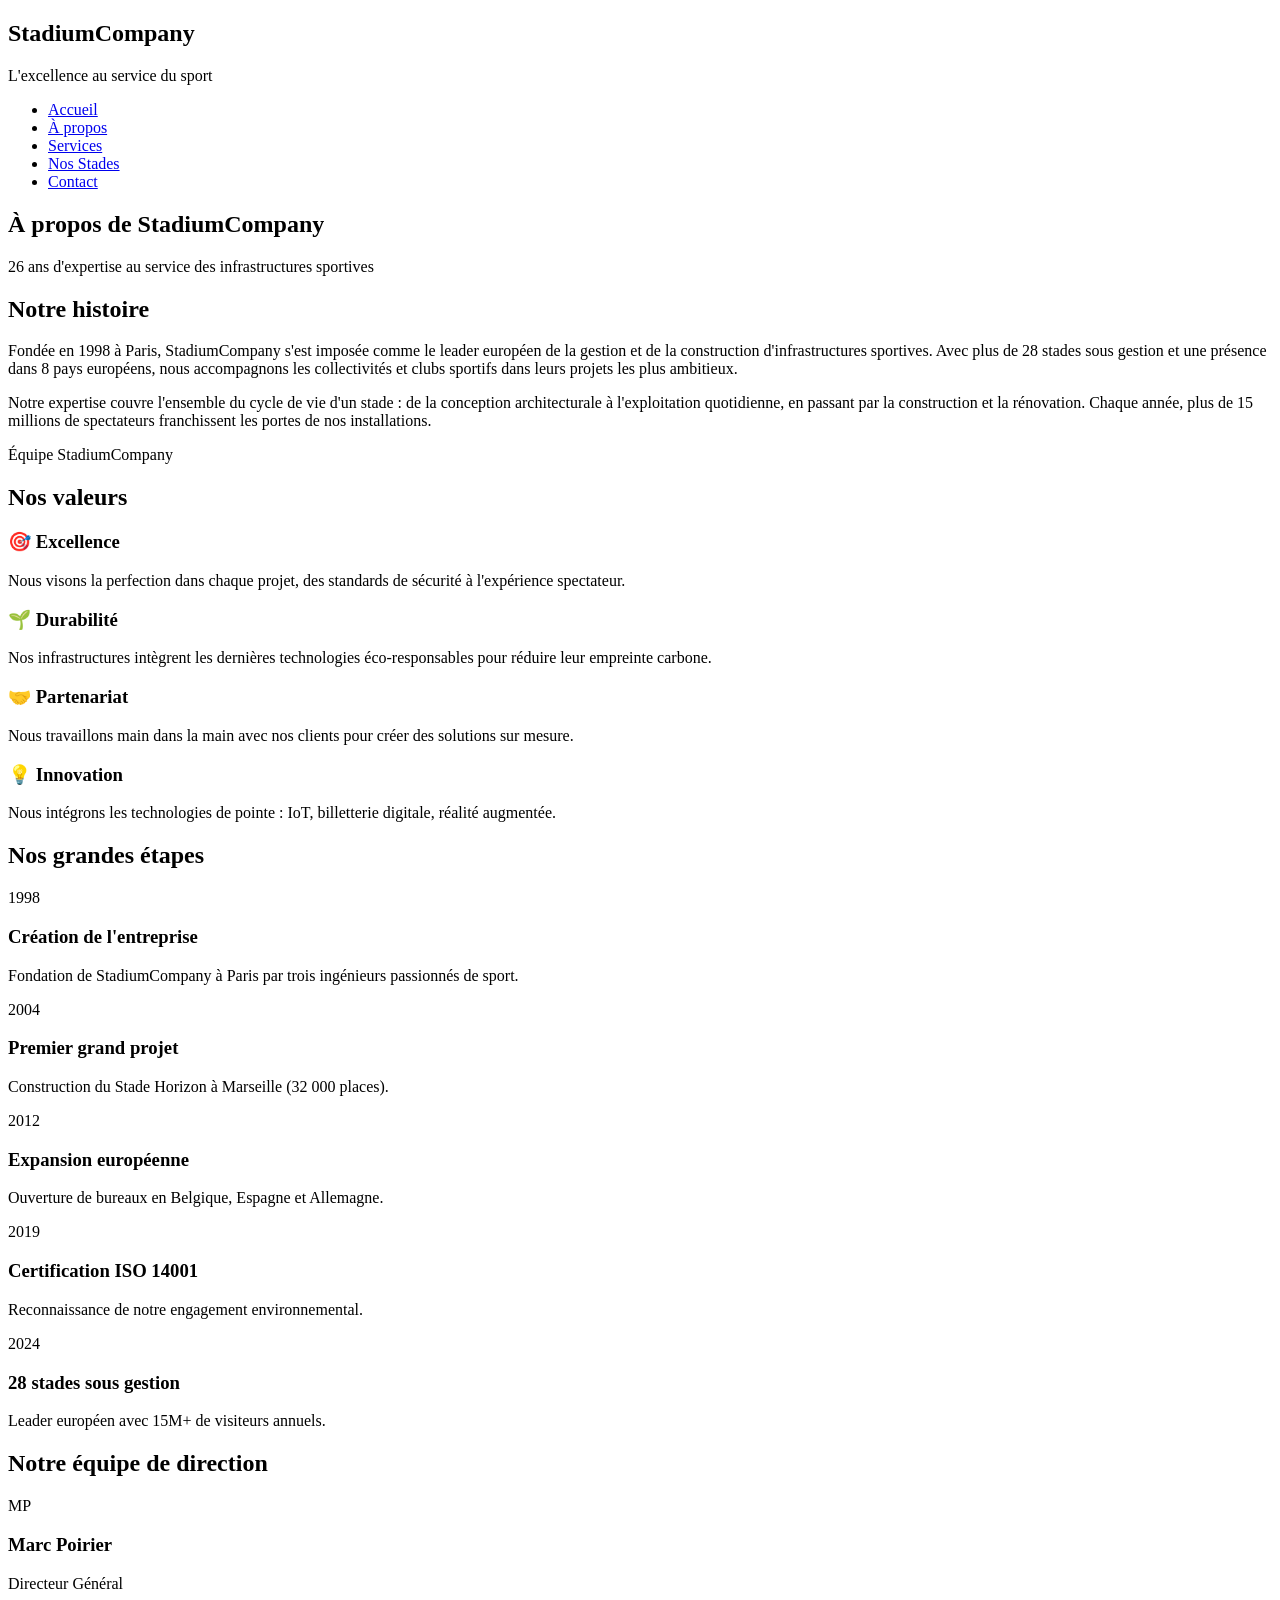
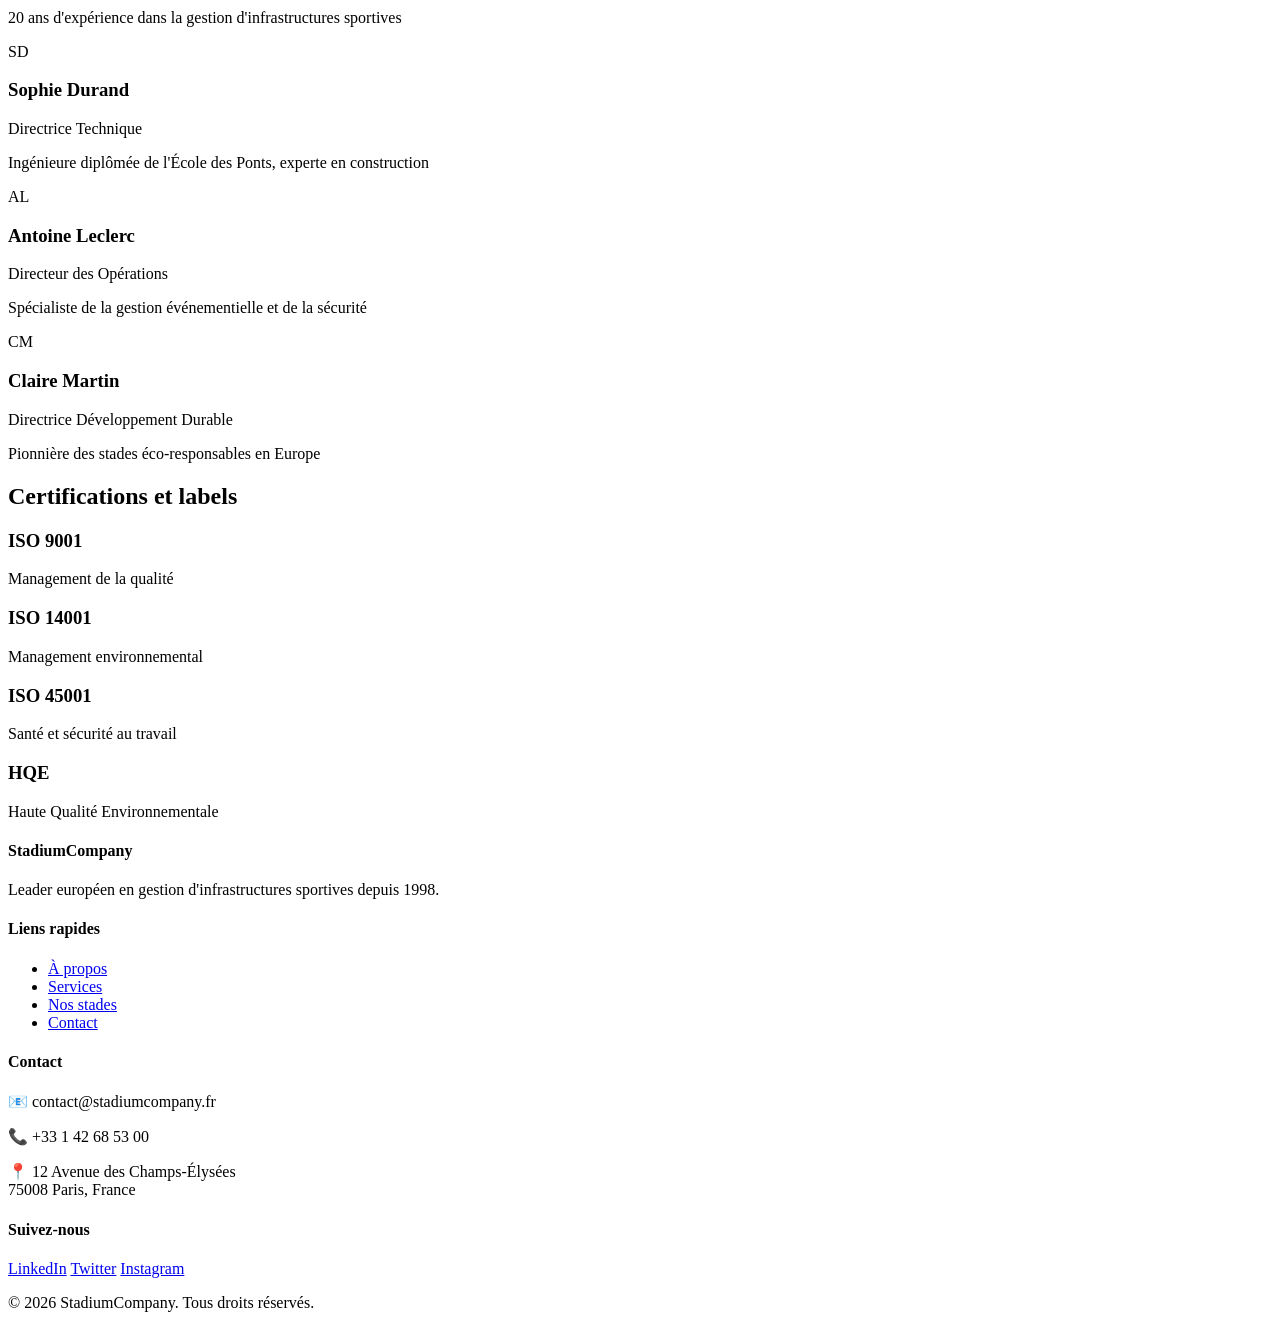
==== about.html @ 6164d99c "Initial commit" ====
<!DOCTYPE html>
<html lang="fr">
<head>
    <meta charset="UTF-8">
    <meta name="viewport" content="width=device-width, initial-scale=1.0">
    <meta name="description" content="Découvrez StadiumCompany, notre histoire, nos valeurs et notre équipe d'experts en gestion de stades sportifs.">
    <title>À propos - StadiumCompany</title>
    <link rel="stylesheet" href="css/style.css">
</head>
<body>
    <!-- Google Analytics 4 -->
    <script async src="https://www.googletagmanager.com/gtag/js?id=G-XXXXXXXXXX"></script>
    <script>
        window.dataLayer = window.dataLayer || [];
        function gtag(){dataLayer.push(arguments);}
        gtag('js', new Date());
        gtag('config', 'G-XXXXXXXXXX');
    </script>

    <header>
        <nav class="navbar">
            <div class="container">
                <div class="logo">
                    <h1>StadiumCompany</h1>
                    <p class="tagline">L'excellence au service du sport</p>
                </div>
                <ul class="nav-menu">
                    <li><a href="index.html">Accueil</a></li>
                    <li><a href="about.html" class="active">À propos</a></li>
                    <li><a href="services.html">Services</a></li>
                    <li><a href="stades.html">Nos Stades</a></li>
                    <li><a href="contact.html">Contact</a></li>
                </ul>
                <div class="burger">
                    <div class="line1"></div>
                    <div class="line2"></div>
                    <div class="line3"></div>
                </div>
            </div>
        </nav>
    </header>

    <main>
        <section class="page-header">
            <div class="container">
                <h1>À propos de StadiumCompany</h1>
                <p>26 ans d'expertise au service des infrastructures sportives</p>
            </div>
        </section>

        <section class="about-intro">
            <div class="container">
                <div class="about-grid">
                    <div class="about-text">
                        <h2>Notre histoire</h2>
                        <p>Fondée en 1998 à Paris, StadiumCompany s'est imposée comme le leader européen de la gestion et de la construction d'infrastructures sportives. Avec plus de 28 stades sous gestion et une présence dans 8 pays européens, nous accompagnons les collectivités et clubs sportifs dans leurs projets les plus ambitieux.</p>
                        <p>Notre expertise couvre l'ensemble du cycle de vie d'un stade : de la conception architecturale à l'exploitation quotidienne, en passant par la construction et la rénovation. Chaque année, plus de 15 millions de spectateurs franchissent les portes de nos installations.</p>
                    </div>
                    <div class="about-image">
                        <div class="placeholder-img">Équipe StadiumCompany</div>
                    </div>
                </div>
            </div>
        </section>

        <section class="values">
            <div class="container">
                <h2>Nos valeurs</h2>
                <div class="values-grid">
                    <div class="value-card">
                        <h3>🎯 Excellence</h3>
                        <p>Nous visons la perfection dans chaque projet, des standards de sécurité à l'expérience spectateur.</p>
                    </div>
                    <div class="value-card">
                        <h3>🌱 Durabilité</h3>
                        <p>Nos infrastructures intègrent les dernières technologies éco-responsables pour réduire leur empreinte carbone.</p>
                    </div>
                    <div class="value-card">
                        <h3>🤝 Partenariat</h3>
                        <p>Nous travaillons main dans la main avec nos clients pour créer des solutions sur mesure.</p>
                    </div>
                    <div class="value-card">
                        <h3>💡 Innovation</h3>
                        <p>Nous intégrons les technologies de pointe : IoT, billetterie digitale, réalité augmentée.</p>
                    </div>
                </div>
            </div>
        </section>

        <section class="timeline">
            <div class="container">
                <h2>Nos grandes étapes</h2>
                <div class="timeline-container">
                    <div class="timeline-item">
                        <div class="timeline-year">1998</div>
                        <div class="timeline-content">
                            <h3>Création de l'entreprise</h3>
                            <p>Fondation de StadiumCompany à Paris par trois ingénieurs passionnés de sport.</p>
                        </div>
                    </div>
                    <div class="timeline-item">
                        <div class="timeline-year">2004</div>
                        <div class="timeline-content">
                            <h3>Premier grand projet</h3>
                            <p>Construction du Stade Horizon à Marseille (32 000 places).</p>
                        </div>
                    </div>
                    <div class="timeline-item">
                        <div class="timeline-year">2012</div>
                        <div class="timeline-content">
                            <h3>Expansion européenne</h3>
                            <p>Ouverture de bureaux en Belgique, Espagne et Allemagne.</p>
                        </div>
                    </div>
                    <div class="timeline-item">
                        <div class="timeline-year">2019</div>
                        <div class="timeline-content">
                            <h3>Certification ISO 14001</h3>
                            <p>Reconnaissance de notre engagement environnemental.</p>
                        </div>
                    </div>
                    <div class="timeline-item">
                        <div class="timeline-year">2024</div>
                        <div class="timeline-content">
                            <h3>28 stades sous gestion</h3>
                            <p>Leader européen avec 15M+ de visiteurs annuels.</p>
                        </div>
                    </div>
                </div>
            </div>
        </section>

        <section class="team">
            <div class="container">
                <h2>Notre équipe de direction</h2>
                <div class="team-grid">
                    <div class="team-member">
                        <div class="member-photo">
                            <div class="placeholder-img">MP</div>
                        </div>
                        <h3>Marc Poirier</h3>
                        <p class="role">Directeur Général</p>
                        <p>20 ans d'expérience dans la gestion d'infrastructures sportives</p>
                    </div>
                    <div class="team-member">
                        <div class="member-photo">
                            <div class="placeholder-img">SD</div>
                        </div>
                        <h3>Sophie Durand</h3>
                        <p class="role">Directrice Technique</p>
                        <p>Ingénieure diplômée de l'École des Ponts, experte en construction</p>
                    </div>
                    <div class="team-member">
                        <div class="member-photo">
                            <div class="placeholder-img">AL</div>
                        </div>
                        <h3>Antoine Leclerc</h3>
                        <p class="role">Directeur des Opérations</p>
                        <p>Spécialiste de la gestion événementielle et de la sécurité</p>
                    </div>
                    <div class="team-member">
                        <div class="member-photo">
                            <div class="placeholder-img">CM</div>
                        </div>
                        <h3>Claire Martin</h3>
                        <p class="role">Directrice Développement Durable</p>
                        <p>Pionnière des stades éco-responsables en Europe</p>
                    </div>
                </div>
            </div>
        </section>

        <section class="certifications">
            <div class="container">
                <h2>Certifications et labels</h2>
                <div class="cert-grid">
                    <div class="cert-item">
                        <h3>ISO 9001</h3>
                        <p>Management de la qualité</p>
                    </div>
                    <div class="cert-item">
                        <h3>ISO 14001</h3>
                        <p>Management environnemental</p>
                    </div>
                    <div class="cert-item">
                        <h3>ISO 45001</h3>
                        <p>Santé et sécurité au travail</p>
                    </div>
                    <div class="cert-item">
                        <h3>HQE</h3>
                        <p>Haute Qualité Environnementale</p>
                    </div>
                </div>
            </div>
        </section>
    </main>

    <footer>
        <div class="container">
            <div class="footer-content">
                <div class="footer-col">
                    <h4>StadiumCompany</h4>
                    <p>Leader européen en gestion d'infrastructures sportives depuis 1998.</p>
                </div>
                <div class="footer-col">
                    <h4>Liens rapides</h4>
                    <ul>
                        <li><a href="about.html">À propos</a></li>
                        <li><a href="services.html">Services</a></li>
                        <li><a href="stades.html">Nos stades</a></li>
                        <li><a href="contact.html">Contact</a></li>
                    </ul>
                </div>
                <div class="footer-col">
                    <h4>Contact</h4>
                    <p>📧 contact@stadiumcompany.fr</p>
                    <p>📞 +33 1 42 68 53 00</p>
                    <p>📍 12 Avenue des Champs-Élysées<br>75008 Paris, France</p>
                </div>
                <div class="footer-col">
                    <h4>Suivez-nous</h4>
                    <div class="social-links">
                        <a href="#" aria-label="LinkedIn">LinkedIn</a>
                        <a href="#" aria-label="Twitter">Twitter</a>
                        <a href="#" aria-label="Instagram">Instagram</a>
                    </div>
                </div>
            </div>
            <div class="footer-bottom">
                <p>&copy; 2026 StadiumCompany. Tous droits réservés.</p>
            </div>
        </div>
    </footer>

    <script src="js/script.js"></script>
</body>
</html>
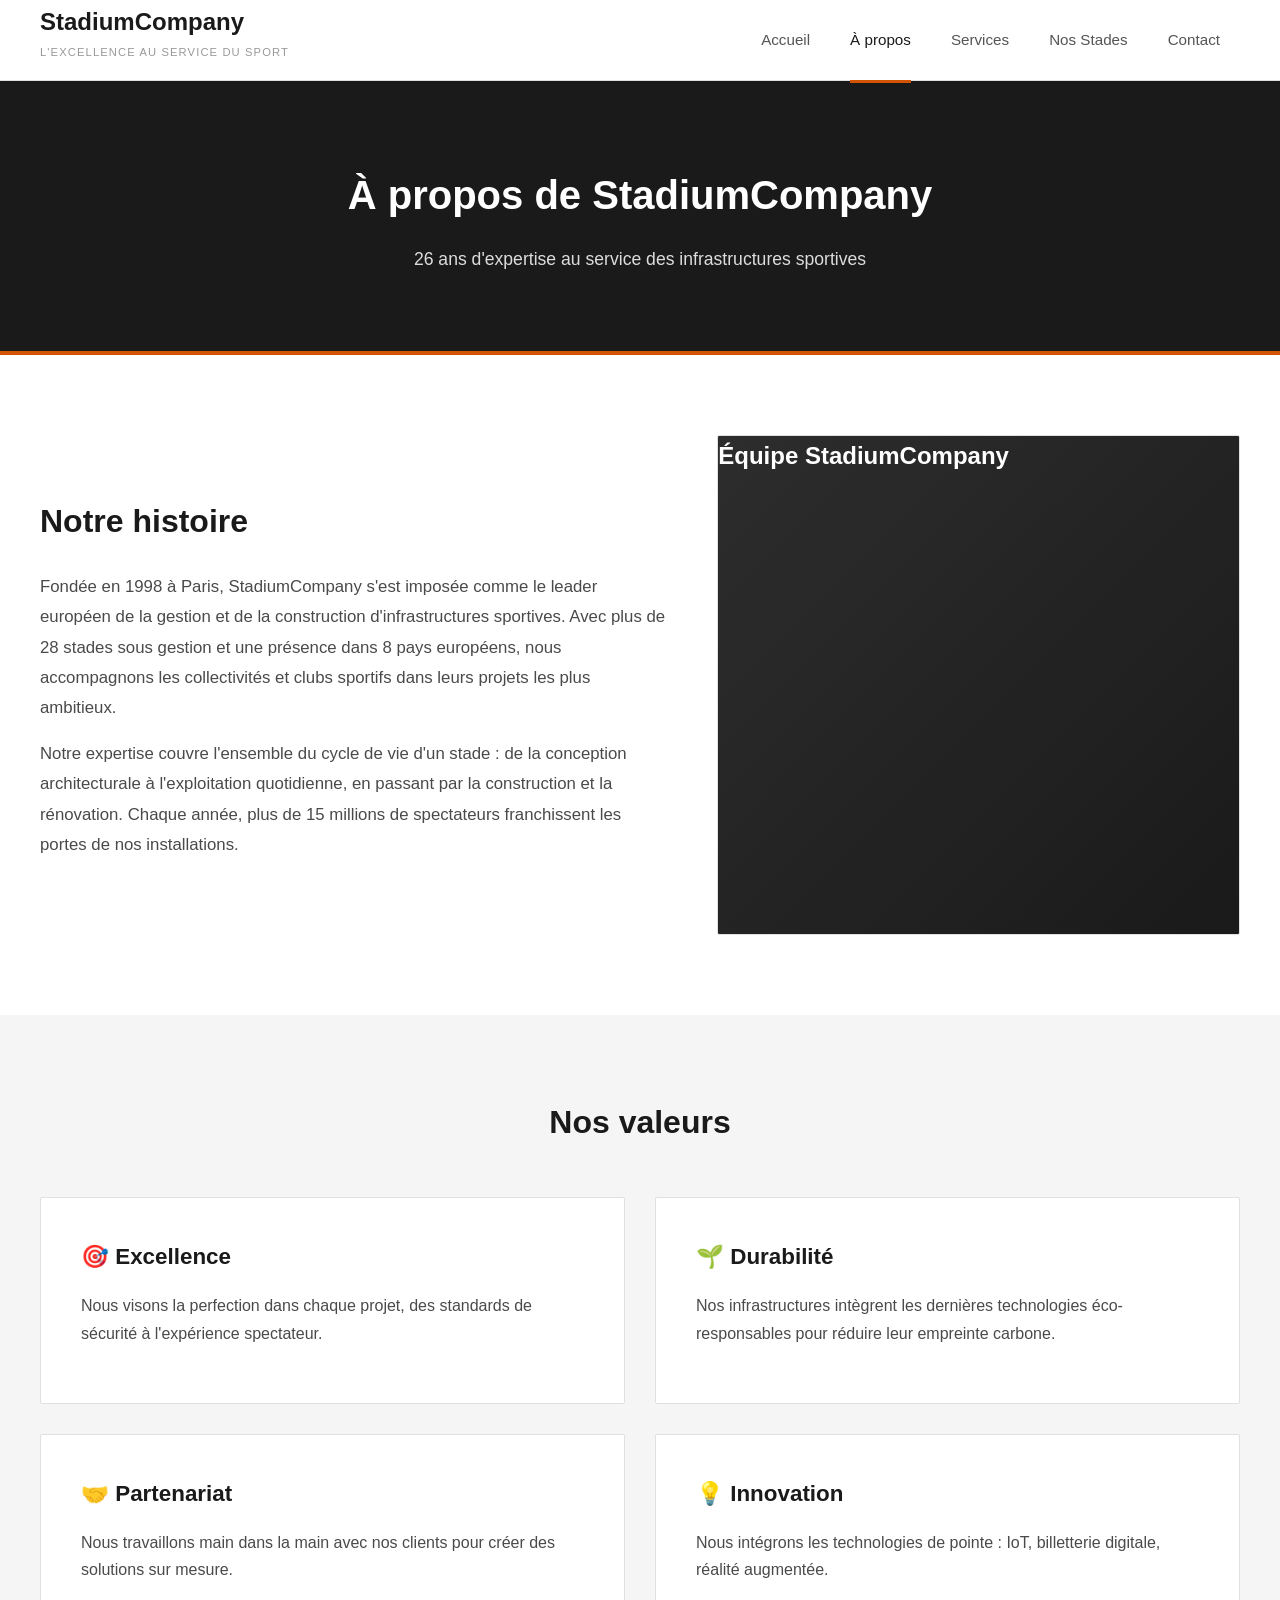
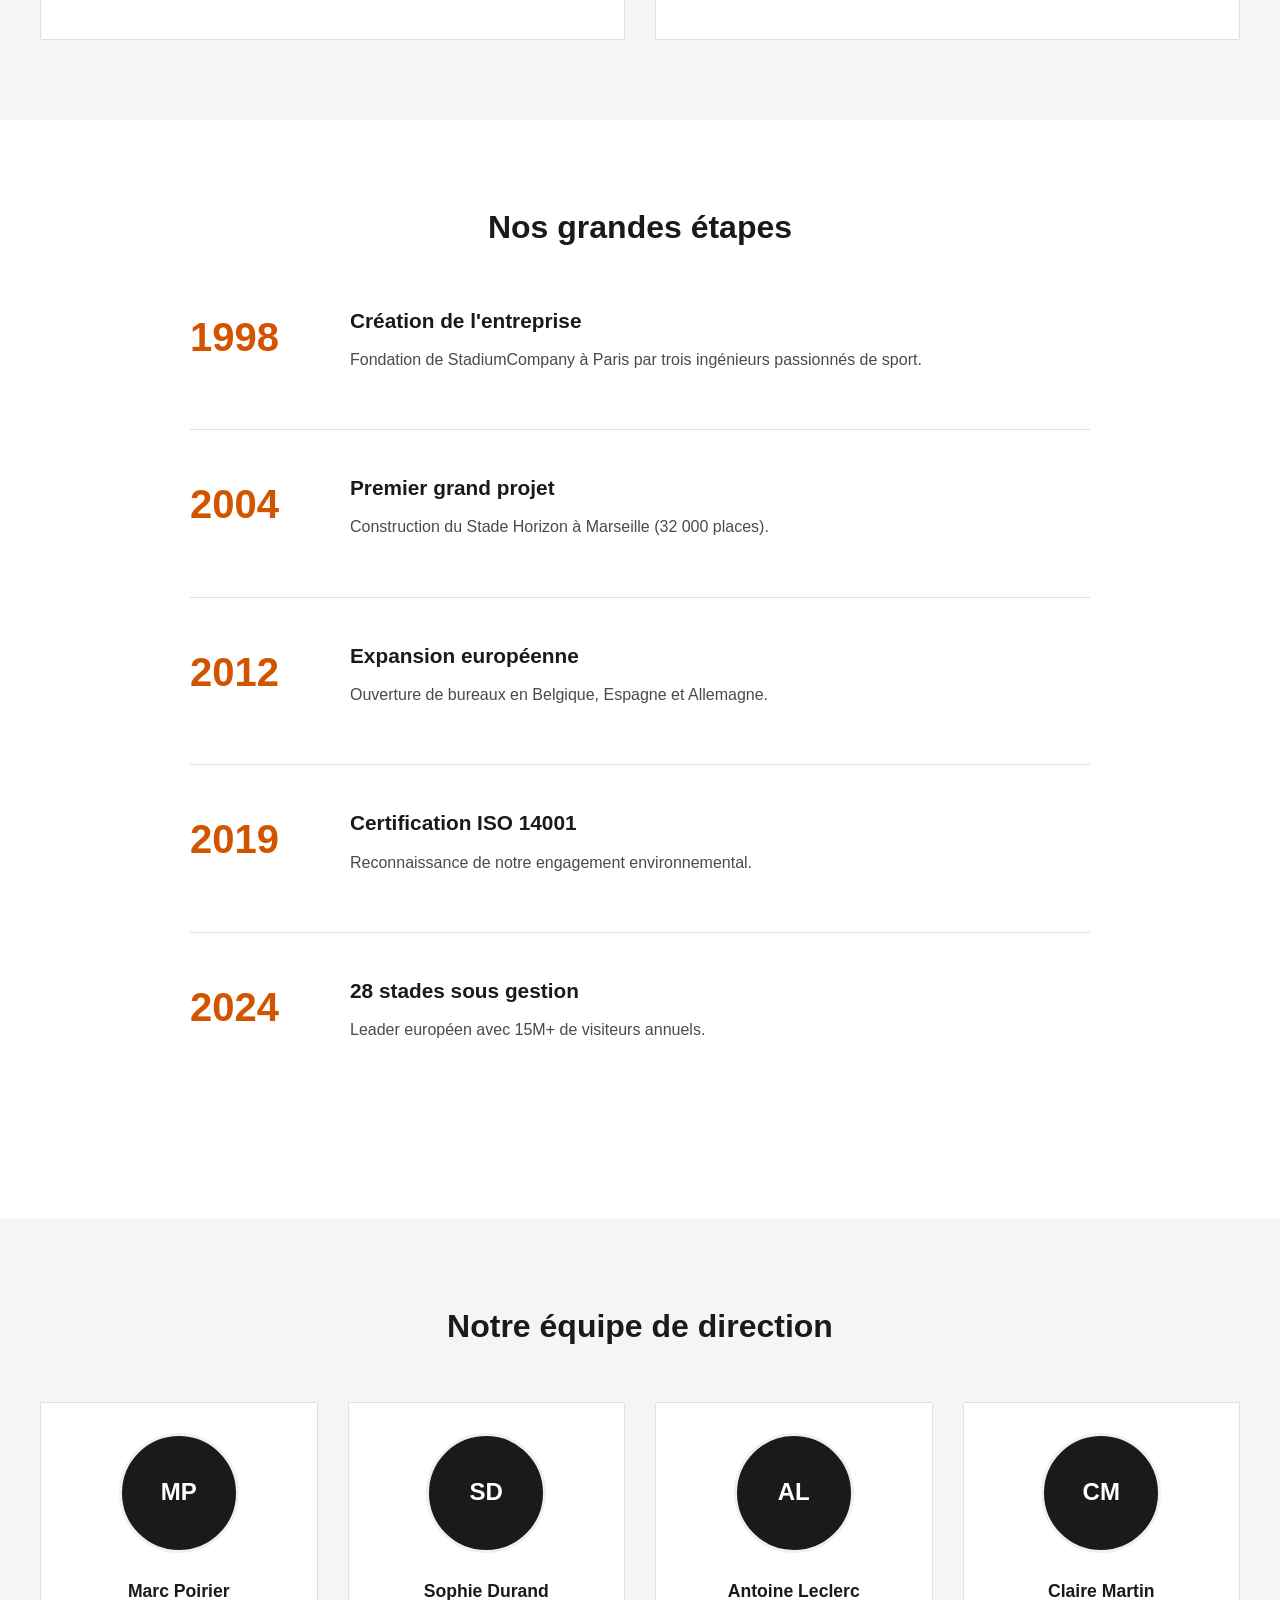
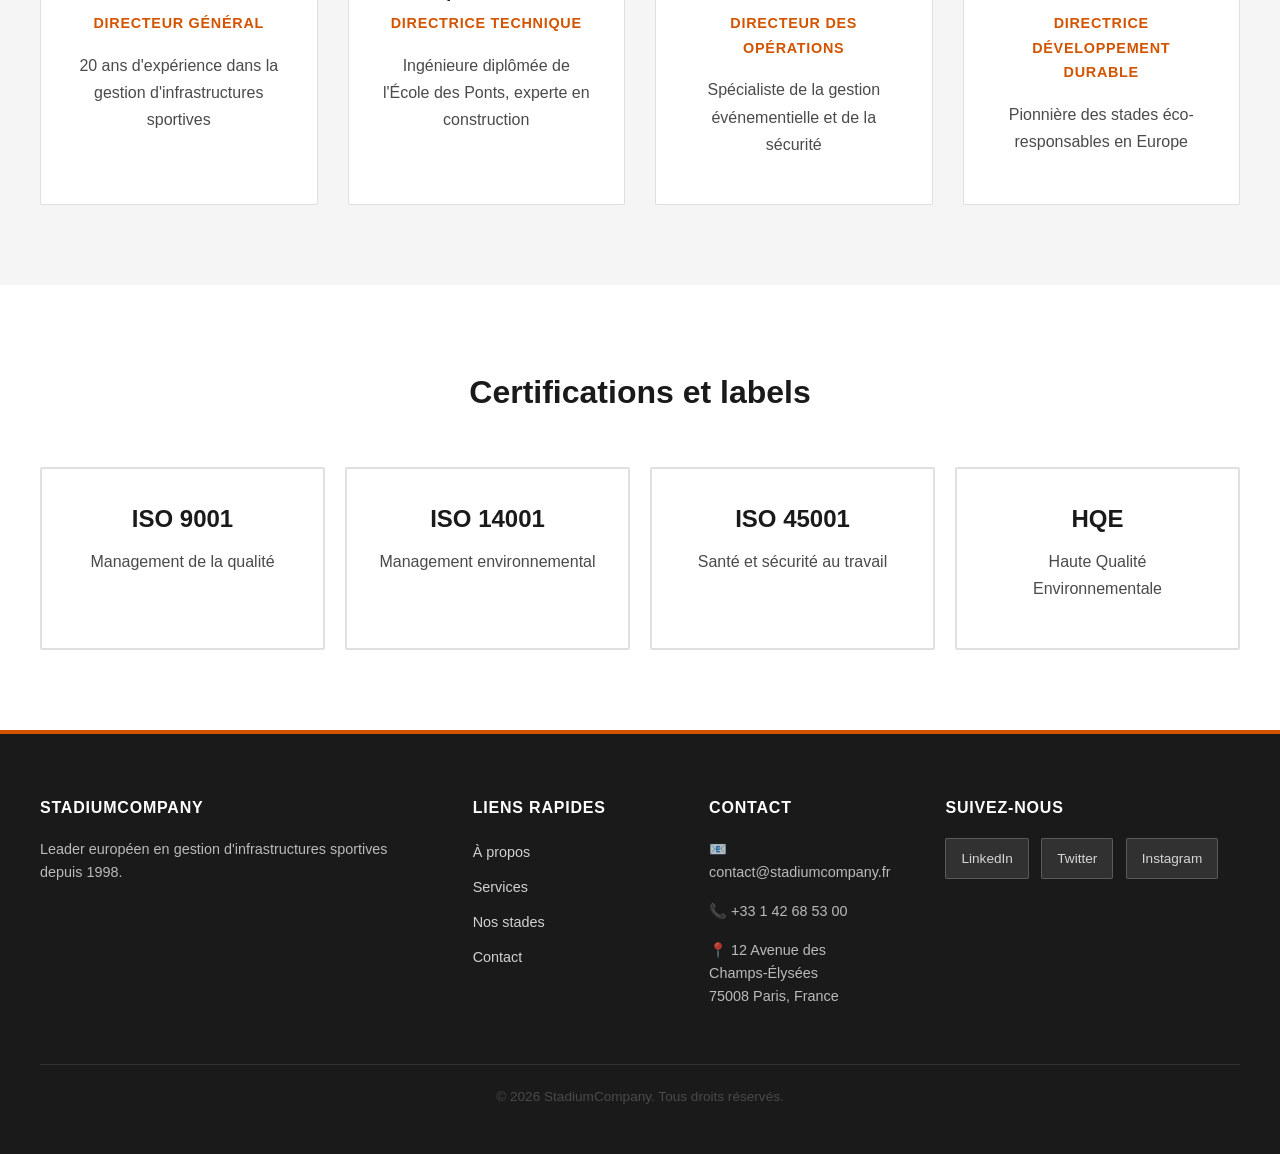
==== commit 59424425: "Correct stylesheet link case sensitivity" ====
--- a/about.html
+++ b/about.html
@@ -5,7 +5,7 @@
     <meta name="viewport" content="width=device-width, initial-scale=1.0">
     <meta name="description" content="Découvrez StadiumCompany, notre histoire, nos valeurs et notre équipe d'experts en gestion de stades sportifs.">
     <title>À propos - StadiumCompany</title>
-    <link rel="stylesheet" href="css/style.css">
+    <link rel="stylesheet" href="CSS/style.css">
 </head>
 <body>
     <!-- Google Analytics 4 -->
@@ -234,4 +234,4 @@
 
     <script src="js/script.js"></script>
 </body>
-</html>+</html>
--- a/CSS/style.css
+++ b/CSS/style.css
@@ -0,0 +1,1008 @@
+/* STADIUMCOMPANY - Ultra Professional Black/Grey */
+* {
+    margin: 0;
+    padding: 0;
+    box-sizing: border-box;
+}
+
+:root {
+    --black: #1a1a1a;
+    --dark: #2d2d2d;
+    --gray: #4a4a4a;
+    --gray-light: #717171;
+    --gray-lighter: #d4d4d4;
+    --gray-bg: #f5f5f5;
+    --orange: #D35400;
+    --orange-light: #E67E22;
+    --white: #ffffff;
+}
+
+body {
+    font-family: -apple-system, BlinkMacSystemFont, 'Segoe UI', Roboto, Arial, sans-serif;
+    font-size: 16px;
+    line-height: 1.7;
+    color: var(--gray);
+    background: white;
+}
+
+h1, h2, h3 {
+    font-weight: 600;
+    color: var(--black);
+    margin-bottom: 1rem;
+}
+
+h1 { font-size: 2.5rem; }
+h2 { font-size: 2rem; }
+h3 { font-size: 1.5rem; }
+
+p {
+    margin-bottom: 1rem;
+    color: var(--gray);
+}
+
+a {
+    color: var(--black);
+    text-decoration: none;
+}
+
+.container {
+    max-width: 1280px;
+    margin: 0 auto;
+    padding: 0 40px;
+}
+
+/* NAVIGATION */
+.navbar {
+    background: white;
+    border-bottom: 1px solid #e0e0e0;
+    position: sticky;
+    top: 0;
+    z-index: 1000;
+    box-shadow: 0 1px 3px rgba(0,0,0,0.08);
+}
+
+.navbar .container {
+    display: flex;
+    justify-content: space-between;
+    align-items: center;
+    height: 80px;
+}
+
+.logo h1 {
+    font-size: 1.5rem;
+    color: var(--black);
+    margin: 0;
+    font-weight: 700;
+}
+
+.logo .tagline {
+    font-size: 0.7rem;
+    color: #999;
+    text-transform: uppercase;
+    letter-spacing: 0.1em;
+}
+
+.nav-menu {
+    display: flex;
+    list-style: none;
+    gap: 0;
+}
+
+.nav-menu a {
+    display: block;
+    padding: 30px 20px;
+    color: #555;
+    font-weight: 500;
+    font-size: 0.95rem;
+    position: relative;
+    transition: color 0.2s;
+}
+
+.nav-menu a:hover,
+.nav-menu a.active {
+    color: var(--black);
+}
+
+.nav-menu a.active::after {
+    content: '';
+    position: absolute;
+    bottom: 0;
+    left: 20px;
+    right: 20px;
+    height: 3px;
+    background: var(--orange);
+}
+
+.burger {
+    display: none;
+}
+
+/* HERO */
+.hero {
+    background: var(--black);
+    color: white;
+    padding: 120px 0 100px;
+    text-align: center;
+    position: relative;
+}
+
+.hero::before {
+    content: '';
+    position: absolute;
+    top: 0;
+    left: 0;
+    right: 0;
+    bottom: 0;
+    background: linear-gradient(135deg, rgba(211, 84, 0, 0.05) 0%, transparent 100%);
+}
+
+.hero-content {
+    max-width: 900px;
+    margin: 0 auto;
+    position: relative;
+    z-index: 1;
+}
+
+.hero h2 {
+    font-size: 3rem;
+    color: white;
+    margin-bottom: 1.5rem;
+    font-weight: 600;
+    letter-spacing: -0.02em;
+}
+
+.hero p {
+    font-size: 1.2rem;
+    color: rgba(255,255,255,0.85);
+    margin-bottom: 2rem;
+    font-weight: 400;
+}
+
+.hero-buttons {
+    display: flex;
+    gap: 1rem;
+    justify-content: center;
+}
+
+/* BUTTONS */
+.btn {
+    padding: 14px 30px;
+    border-radius: 3px;
+    font-weight: 600;
+    display: inline-block;
+    transition: all 0.3s;
+    font-size: 0.95rem;
+}
+
+.btn-primary {
+    background: var(--orange);
+    color: white;
+}
+
+.btn-primary:hover {
+    background: #B84500;
+    transform: translateY(-2px);
+    box-shadow: 0 4px 12px rgba(211, 84, 0, 0.3);
+}
+
+.btn-secondary {
+    background: transparent;
+    color: white;
+    border: 2px solid rgba(255,255,255,0.4);
+}
+
+.btn-secondary:hover {
+    border-color: white;
+    background: rgba(255,255,255,0.1);
+}
+
+/* STATS */
+.stats {
+    background: white;
+    padding: 60px 0;
+    border-top: 1px solid #e0e0e0;
+    border-bottom: 1px solid #e0e0e0;
+}
+
+.stats .container {
+    display: grid;
+    grid-template-columns: repeat(4, 1fr);
+    gap: 40px;
+    text-align: center;
+}
+
+.stat-item h3 {
+    font-size: 3rem;
+    color: var(--black);
+    margin-bottom: 0.5rem;
+    font-weight: 700;
+}
+
+.stat-item p {
+    font-size: 0.9rem;
+    color: #666;
+    text-transform: uppercase;
+    letter-spacing: 0.05em;
+}
+
+/* SERVICES */
+.services-preview {
+    padding: 80px 0;
+    background: var(--gray-bg);
+}
+
+.services-preview h2 {
+    text-align: center;
+    font-size: 2.5rem;
+    margin-bottom: 3rem;
+    color: var(--black);
+}
+
+.services-grid {
+    display: grid;
+    grid-template-columns: repeat(2, 1fr);
+    gap: 30px;
+    margin-bottom: 2rem;
+}
+
+.service-card {
+    background: white;
+    padding: 40px;
+    border: 1px solid #e0e0e0;
+    border-radius: 2px;
+    transition: all 0.3s;
+}
+
+.service-card:hover {
+    box-shadow: 0 8px 20px rgba(0,0,0,0.1);
+    transform: translateY(-5px);
+    border-color: var(--black);
+}
+
+.service-icon {
+    font-size: 2.5rem;
+    margin-bottom: 1rem;
+    opacity: 0.8;
+}
+
+.service-card h3 {
+    color: var(--black);
+    margin-bottom: 1rem;
+    font-size: 1.4rem;
+}
+
+.service-card p {
+    color: var(--gray);
+    line-height: 1.7;
+}
+
+.center-btn {
+    text-align: center;
+    margin-top: 3rem;
+}
+
+/* PROJECTS */
+.featured-projects {
+    padding: 80px 0;
+    background: white;
+}
+
+.featured-projects h2 {
+    text-align: center;
+    font-size: 2.5rem;
+    margin-bottom: 3rem;
+    color: var(--black);
+}
+
+.projects-grid {
+    display: grid;
+    grid-template-columns: repeat(3, 1fr);
+    gap: 30px;
+}
+
+.project-card {
+    background: white;
+    border-radius: 2px;
+    overflow: hidden;
+    border: 1px solid #e0e0e0;
+    transition: all 0.3s;
+    display: block;
+    color: inherit;
+}
+
+.project-card:hover {
+    box-shadow: 0 10px 25px rgba(0,0,0,0.12);
+    transform: translateY(-5px);
+    border-color: var(--black);
+}
+
+.project-image {
+    height: 220px;
+    background: linear-gradient(135deg, #2d2d2d 0%, #1a1a1a 100%);
+    display: flex;
+    align-items: center;
+    justify-content: center;
+}
+
+.placeholder-img {
+    color: white;
+    font-size: 1.5rem;
+    font-weight: 600;
+}
+
+.project-info {
+    padding: 25px;
+}
+
+.project-info h3 {
+    color: var(--black);
+    margin-bottom: 0.5rem;
+    font-size: 1.3rem;
+}
+
+.location {
+    font-size: 0.9rem;
+    color: #999;
+    margin-bottom: 1rem;
+}
+
+.project-info p {
+    color: var(--gray);
+    line-height: 1.6;
+    font-size: 0.95rem;
+}
+
+.badge {
+    display: inline-block;
+    padding: 5px 12px;
+    background: var(--gray-bg);
+    color: var(--black);
+    border-radius: 2px;
+    font-size: 0.8rem;
+    font-weight: 600;
+    text-transform: uppercase;
+    border: 1px solid #e0e0e0;
+    letter-spacing: 0.05em;
+}
+
+/* CTA */
+.cta-section {
+    background: var(--dark);
+    color: white;
+    padding: 80px 0;
+    text-align: center;
+}
+
+.cta-section h2 {
+    color: white;
+    font-size: 2.5rem;
+    margin-bottom: 1rem;
+}
+
+.cta-section p {
+    font-size: 1.1rem;
+    color: rgba(255,255,255,0.85);
+    margin-bottom: 2rem;
+}
+
+/* PAGE HEADER */
+.page-header {
+    background: var(--black);
+    color: white;
+    padding: 80px 0 60px;
+    text-align: center;
+    border-bottom: 4px solid var(--orange);
+}
+
+.page-header h1 {
+    color: white;
+    font-size: 2.5rem;
+    margin-bottom: 1rem;
+    font-weight: 600;
+}
+
+.page-header p {
+    color: rgba(255,255,255,0.85);
+    font-size: 1.1rem;
+}
+
+/* STADES PAGE */
+.stadium-showcase {
+    padding: 80px 0;
+    background: white;
+}
+
+.stadium-showcase h2 {
+    text-align: center;
+    margin-bottom: 3rem;
+    color: var(--black);
+}
+
+.stadium-details {
+    display: grid;
+    grid-template-columns: 1fr 1fr;
+    gap: 50px;
+}
+
+.stadium-info h3 {
+    color: var(--black);
+    margin: 1.5rem 0 1rem;
+    font-size: 1.3rem;
+}
+
+.stadium-info p {
+    color: var(--gray);
+    line-height: 1.7;
+}
+
+.feature-list,
+.event-list {
+    list-style: none;
+}
+
+.feature-list li,
+.event-list li {
+    padding: 8px 0;
+    border-bottom: 1px solid #f0f0f0;
+    color: var(--gray);
+}
+
+.plan-container {
+    background: white;
+    border: 1px solid #e0e0e0;
+    border-radius: 2px;
+    padding: 20px;
+    box-shadow: 0 2px 8px rgba(0,0,0,0.05);
+}
+
+.plan-container svg {
+    width: 100%;
+    height: auto;
+}
+
+/* TABLEAU */
+.all-stadiums {
+    background: var(--gray-bg);
+    padding: 80px 0;
+}
+
+.all-stadiums h2 {
+    text-align: center;
+    margin-bottom: 3rem;
+    color: var(--black);
+}
+
+.stadium-table {
+    overflow-x: auto;
+    background: white;
+    border-radius: 2px;
+    border: 1px solid #e0e0e0;
+}
+
+table {
+    width: 100%;
+    border-collapse: collapse;
+}
+
+thead {
+    background: var(--black);
+    color: white;
+}
+
+th, td {
+    padding: 15px;
+    text-align: left;
+    border-bottom: 1px solid #f0f0f0;
+}
+
+th {
+    font-weight: 600;
+    text-transform: uppercase;
+    font-size: 0.85rem;
+    letter-spacing: 0.05em;
+}
+
+tbody tr:hover {
+    background: #fafafa;
+}
+
+tbody tr:last-child td {
+    border-bottom: none;
+}
+
+.note {
+    text-align: center;
+    margin-top: 1rem;
+    color: #999;
+    font-style: italic;
+    font-size: 0.9rem;
+}
+
+/* ABOUT PAGE */
+.about-intro,
+.values,
+.timeline,
+.team {
+    padding: 80px 0;
+}
+
+.about-intro {
+    background: white;
+}
+
+.about-grid {
+    display: grid;
+    grid-template-columns: 1.2fr 1fr;
+    gap: 50px;
+    align-items: center;
+}
+
+.about-text h2 {
+    color: var(--black);
+    margin-bottom: 1.5rem;
+}
+
+.about-text p {
+    line-height: 1.8;
+    font-size: 1.05rem;
+}
+
+.about-image {
+    height: 500px;
+    background: linear-gradient(135deg, #2d2d2d 0%, #1a1a1a 100%);
+    border-radius: 2px;
+    border: 1px solid #e0e0e0;
+}
+
+.values {
+    background: var(--gray-bg);
+}
+
+.values h2,
+.timeline h2,
+.team h2 {
+    text-align: center;
+    margin-bottom: 3rem;
+}
+
+.values-grid {
+    display: grid;
+    grid-template-columns: repeat(2, 1fr);
+    gap: 30px;
+}
+
+.value-card {
+    background: white;
+    padding: 40px;
+    border: 1px solid #e0e0e0;
+    border-radius: 2px;
+}
+
+.value-card h3 {
+    font-size: 1.4rem;
+    margin-bottom: 1rem;
+}
+
+.timeline {
+    background: white;
+}
+
+.timeline-container {
+    max-width: 900px;
+    margin: 0 auto;
+}
+
+.timeline-item {
+    display: grid;
+    grid-template-columns: 120px 1fr;
+    gap: 40px;
+    margin-bottom: 40px;
+    padding-bottom: 40px;
+    border-bottom: 1px solid #e0e0e0;
+}
+
+.timeline-item:last-child {
+    border-bottom: none;
+}
+
+.timeline-year {
+    font-size: 2.5rem;
+    font-weight: 700;
+    color: var(--orange);
+}
+
+.timeline-content h3 {
+    font-size: 1.3rem;
+    margin-bottom: 0.5rem;
+}
+
+.team {
+    background: var(--gray-bg);
+}
+
+.team-grid {
+    display: grid;
+    grid-template-columns: repeat(4, 1fr);
+    gap: 30px;
+}
+
+.team-member {
+    background: white;
+    padding: 30px;
+    border: 1px solid #e0e0e0;
+    border-radius: 2px;
+    text-align: center;
+}
+
+.member-photo {
+    width: 120px;
+    height: 120px;
+    margin: 0 auto 1.5rem;
+    border-radius: 50%;
+    background: var(--black);
+    display: flex;
+    align-items: center;
+    justify-content: center;
+    color: white;
+    font-size: 1.8rem;
+    font-weight: 700;
+    border: 3px solid #f0f0f0;
+}
+
+.team-member h3 {
+    font-size: 1.1rem;
+    margin-bottom: 0.3rem;
+}
+
+.role {
+    color: var(--orange);
+    font-weight: 600;
+    font-size: 0.9rem;
+    margin-bottom: 1rem;
+    text-transform: uppercase;
+    letter-spacing: 0.05em;
+}
+
+.certifications {
+    padding: 80px 0;
+    background: white;
+}
+
+.certifications h2 {
+    text-align: center;
+    margin-bottom: 3rem;
+}
+
+.cert-grid {
+    display: grid;
+    grid-template-columns: repeat(4, 1fr);
+    gap: 20px;
+}
+
+.cert-item {
+    background: white;
+    padding: 30px;
+    border: 2px solid #e0e0e0;
+    border-radius: 2px;
+    text-align: center;
+}
+
+.cert-item h3 {
+    font-size: 1.5rem;
+    margin-bottom: 0.5rem;
+}
+
+/* SERVICES DETAIL */
+.service-detail {
+    padding: 80px 0;
+    background: white;
+}
+
+.service-block {
+    max-width: 900px;
+    margin: 0 auto 4rem;
+    padding-bottom: 4rem;
+    border-bottom: 2px solid var(--gray-bg);
+}
+
+.service-block:last-child {
+    border-bottom: none;
+}
+
+.service-icon-large {
+    font-size: 4rem;
+    text-align: center;
+    margin-bottom: 1rem;
+    opacity: 0.8;
+}
+
+.service-block h2 {
+    font-size: 2.2rem;
+    margin-bottom: 1rem;
+    text-align: center;
+}
+
+.service-block h3 {
+    font-size: 1.5rem;
+    margin: 2rem 0 1rem;
+}
+
+.service-list {
+    list-style: none;
+    margin: 1rem 0;
+}
+
+.service-list li {
+    padding: 0.5rem 0 0.5rem 2rem;
+    position: relative;
+}
+
+.service-list li:before {
+    content: "→";
+    position: absolute;
+    left: 0;
+    color: var(--orange);
+    font-weight: 700;
+}
+
+.service-process {
+    background: var(--gray-bg);
+    padding: 80px 0;
+}
+
+.process-steps {
+    display: grid;
+    grid-template-columns: repeat(4, 1fr);
+    gap: 30px;
+    margin-top: 2rem;
+}
+
+.step {
+    text-align: center;
+    background: white;
+    padding: 30px;
+    border-radius: 2px;
+    border: 1px solid #e0e0e0;
+}
+
+.step-number {
+    width: 60px;
+    height: 60px;
+    margin: 0 auto 1rem;
+    background: var(--black);
+    color: white;
+    border-radius: 50%;
+    display: flex;
+    align-items: center;
+    justify-content: center;
+    font-size: 1.8rem;
+    font-weight: 700;
+}
+
+/* CONTACT */
+.contact-section {
+    padding: 80px 0;
+    background: white;
+}
+
+.contact-grid {
+    display: grid;
+    grid-template-columns: 1.5fr 1fr;
+    gap: 50px;
+}
+
+.contact-form {
+    display: flex;
+    flex-direction: column;
+    gap: 1.5rem;
+}
+
+.form-group {
+    display: flex;
+    flex-direction: column;
+}
+
+.form-group label {
+    margin-bottom: 0.5rem;
+    font-weight: 600;
+    color: var(--black);
+}
+
+.form-group input,
+.form-group select,
+.form-group textarea {
+    padding: 12px;
+    border: 1px solid #e0e0e0;
+    border-radius: 2px;
+    font-size: 1rem;
+    font-family: inherit;
+    transition: border-color 0.3s;
+}
+
+.form-group input:focus,
+.form-group select:focus,
+.form-group textarea:focus {
+    outline: none;
+    border-color: var(--black);
+}
+
+.contact-info {
+    background: var(--gray-bg);
+    padding: 30px;
+    border-radius: 2px;
+    border: 1px solid #e0e0e0;
+}
+
+.info-block {
+    margin-bottom: 2rem;
+}
+
+.info-block h3 {
+    margin-bottom: 0.5rem;
+}
+
+.map-section {
+    background: var(--gray-bg);
+    padding: 80px 0;
+}
+
+.map-placeholder {
+    height: 400px;
+    background: white;
+    border-radius: 2px;
+    display: flex;
+    flex-direction: column;
+    align-items: center;
+    justify-content: center;
+    border: 1px solid #e0e0e0;
+}
+
+/* FOOTER */
+footer {
+    background: var(--black);
+    color: rgba(255,255,255,0.8);
+    padding: 60px 0 30px;
+    border-top: 4px solid var(--orange);
+}
+
+.footer-content {
+    display: grid;
+    grid-template-columns: 2fr 1fr 1fr 1.5fr;
+    gap: 40px;
+    margin-bottom: 40px;
+}
+
+.footer-col h4 {
+    color: white;
+    font-size: 1rem;
+    margin-bottom: 1rem;
+    text-transform: uppercase;
+    letter-spacing: 0.05em;
+}
+
+.footer-col p {
+    font-size: 0.9rem;
+    color: rgba(255,255,255,0.7);
+    line-height: 1.6;
+}
+
+.footer-col ul {
+    list-style: none;
+}
+
+.footer-col ul li {
+    margin-bottom: 0.5rem;
+}
+
+.footer-col a {
+    color: rgba(255,255,255,0.8);
+    font-size: 0.9rem;
+}
+
+.footer-col a:hover {
+    color: var(--orange);
+}
+
+.social-links a {
+    padding: 8px 15px;
+    background: rgba(255,255,255,0.1);
+    border-radius: 2px;
+    font-size: 0.85rem;
+    margin-right: 0.5rem;
+    display: inline-block;
+    margin-bottom: 0.5rem;
+    border: 1px solid rgba(255,255,255,0.2);
+}
+
+.social-links a:hover {
+    background: var(--orange);
+    border-color: var(--orange);
+}
+
+.footer-bottom {
+    text-align: center;
+    padding-top: 20px;
+    border-top: 1px solid rgba(255,255,255,0.1);
+    font-size: 0.85rem;
+    color: rgba(255,255,255,0.6);
+}
+
+/* RESPONSIVE */
+@media (max-width: 1024px) {
+    .stats .container { grid-template-columns: repeat(2, 1fr); }
+    .services-grid { grid-template-columns: 1fr; }
+    .projects-grid { grid-template-columns: repeat(2, 1fr); }
+    .stadium-details { grid-template-columns: 1fr; }
+    .about-grid { grid-template-columns: 1fr; }
+    .contact-grid { grid-template-columns: 1fr; }
+    .footer-content { grid-template-columns: repeat(2, 1fr); }
+    .team-grid { grid-template-columns: repeat(2, 1fr); }
+    .cert-grid { grid-template-columns: repeat(2, 1fr); }
+    .process-steps { grid-template-columns: repeat(2, 1fr); }
+}
+
+@media (max-width: 768px) {
+    .hero h2 { font-size: 2rem; }
+    .stats .container { grid-template-columns: repeat(2, 1fr); gap: 30px; }
+    .projects-grid { grid-template-columns: 1fr; }
+    .footer-content { grid-template-columns: 1fr; }
+    .team-grid { grid-template-columns: 1fr; }
+    .process-steps { grid-template-columns: 1fr; }
+    
+    .nav-menu {
+        position: fixed;
+        right: -100%;
+        top: 81px;
+        flex-direction: column;
+        background: white;
+        width: 100%;
+        transition: 0.3s;
+        box-shadow: 0 10px 20px rgba(0,0,0,0.1);
+        border-top: 1px solid #e0e0e0;
+    }
+    
+    .nav-menu.active {
+        right: 0;
+    }
+    
+    .burger {
+        display: block;
+        cursor: pointer;
+    }
+    
+    .burger div {
+        width: 25px;
+        height: 2px;
+        background: var(--black);
+        margin: 5px 0;
+    }
+
+    /* FIX pour les photos d'équipe vides */
+.team-member .placeholder-img {
+    width: 100%;
+    height: 100%;
+    display: flex;
+    align-items: center;
+    justify-content: center;
+    color: white;
+    font-size: 2rem;
+    font-weight: 700;
+}
+
+/* Alternative : Avatars colorés pour l'équipe */
+.team-member:nth-child(1) .member-photo {
+    background: linear-gradient(135deg, #1a1a1a 0%, #2d2d2d 100%);
+}
+
+.team-member:nth-child(2) .member-photo {
+    background: linear-gradient(135deg, #2d2d2d 0%, #4a4a4a 100%);
+}
+
+.team-member:nth-child(3) .member-photo {
+    background: linear-gradient(135deg, #4a4a4a 0%, #2d2d2d 100%);
+}
+
+.team-member:nth-child(4) .member-photo {
+    background: linear-gradient(135deg, #1a1a1a 0%, #4a4a4a 100%);
+}
+}
